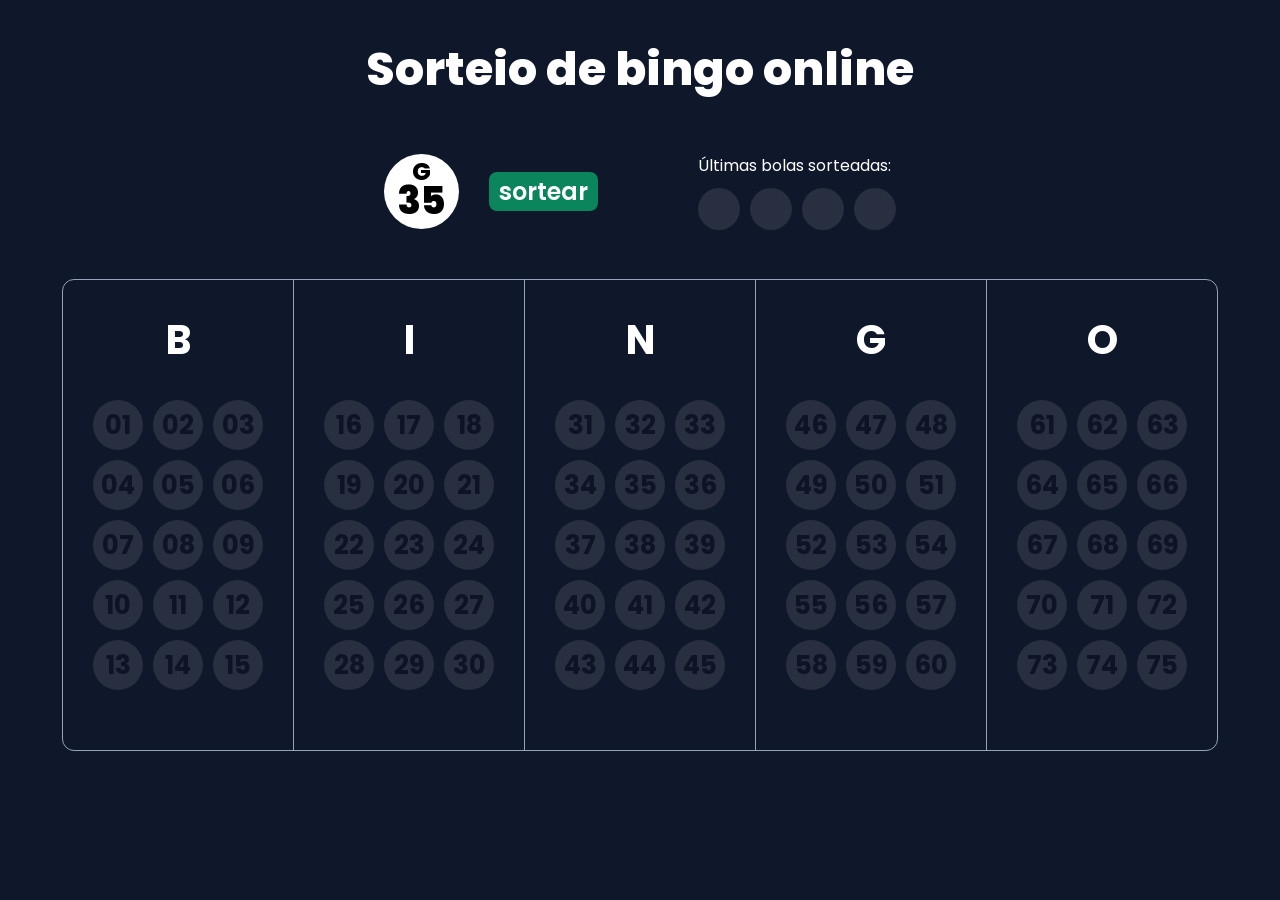
==== index.html @ 07cf32b7 "versão inicial do projeto" ====
<!DOCTYPE html>
<html lang="pt-br">
<head>
    <link rel="preconnect" href="https://fonts.googleapis.com">
    <link rel="preconnect" href="https://fonts.gstatic.com" crossorigin>

    <meta charset="UTF-8">
    <meta name="viewport" content="width=device-width, initial-scale=1.0">
    <title>Bingo online</title>

    <link rel="stylesheet" href="styles/index.css">
    <link href="https://fonts.googleapis.com/css2?family=Poppins:ital,wght@0,100;0,200;0,300;0,400;0,500;0,600;0,700;0,800;0,900;1,100;1,200;1,300;1,400;1,500;1,600;1,700;1,800;1,900&display=swap" rel="stylesheet">
    <script src="script.js" defer></script>
</head>
<body>
    <h1>Sorteio de bingo online</h1>
    <main>
        <section class="draw-section">
            <div class="draw">
                <div class="ball-result-container">
                    <p class="ball-result">
                        <span class="ball-letter">G</span>
                        <span class="ball-number">35</span>
                    </p>
                </div>
                <button id="draw-btn">sortear</button>
            </div>
            <div class="history">
                <p>Últimas bolas sorteadas:</p>
                <ul>
                    <li></li>
                    <li></li>
                    <li></li>
                    <li></li>
                </ul>
            </div>
        </section>

        <section class="drawn-balls-section">

            <article class="ball-group B">
                
                <h2>B</h2>
                
                <ul>
                    <li>01</li>
                    <li>02</li>
                    <li>03</li>
                    <li>04</li>
                    <li>05</li>
                    <li>06</li>
                    <li>07</li>
                    <li>08</li>
                    <li>09</li>
                    <li>10</li>
                    <li>11</li>
                    <li>12</li>
                    <li>13</li>
                    <li>14</li>
                    <li>15</li>
                </ul>
            </article>

            <article class="ball-group I">
                
                <h2>I</h2>
                
                <ul>
                    <li>16</li>
                    <li>17</li>
                    <li>18</li>
                    <li>19</li>
                    <li>20</li>
                    <li>21</li>
                    <li>22</li>
                    <li>23</li>
                    <li>24</li>
                    <li>25</li>
                    <li>26</li>
                    <li>27</li>
                    <li>28</li>
                    <li>29</li>
                    <li>30</li>
                </ul>
            </article>

            <article class="ball-group N">
                
                <h2>N</h2>
                
                <ul>
                    <li>31</li>
                    <li>32</li>
                    <li>33</li>
                    <li>34</li>
                    <li>35</li>
                    <li>36</li>
                    <li>37</li>
                    <li>38</li>
                    <li>39</li>
                    <li>40</li>
                    <li>41</li>
                    <li>42</li>
                    <li>43</li>
                    <li>44</li>
                    <li>45</li>
                </ul>
            </article>

            <article class="ball-group G">
                
                <h2>G</h2>
                
                <ul>
                    <li>46</li>
                    <li>47</li>
                    <li>48</li>
                    <li>49</li>
                    <li>50</li>
                    <li>51</li>
                    <li>52</li>
                    <li>53</li>
                    <li>54</li>
                    <li>55</li>
                    <li>56</li>
                    <li>57</li>
                    <li>58</li>
                    <li>59</li>
                    <li>60</li>
                </ul>
            </article>

            <article class="ball-group O">
                
                <h2>O</h2>
                
                <ul>
                    <li>61</li>
                    <li>62</li>
                    <li>63</li>
                    <li>64</li>
                    <li>65</li>
                    <li>66</li>
                    <li>67</li>
                    <li>68</li>
                    <li>69</li>
                    <li>70</li>
                    <li>71</li>
                    <li>72</li>
                    <li>73</li>
                    <li>74</li>
                    <li>75</li>
                </ul>
            </article>

        </section>
    </main>
</body>
</html>
---- styles/index.css ----
@import url(global.css);
@import url(draw-section.css);
@import url(drawn-balls-section.css);
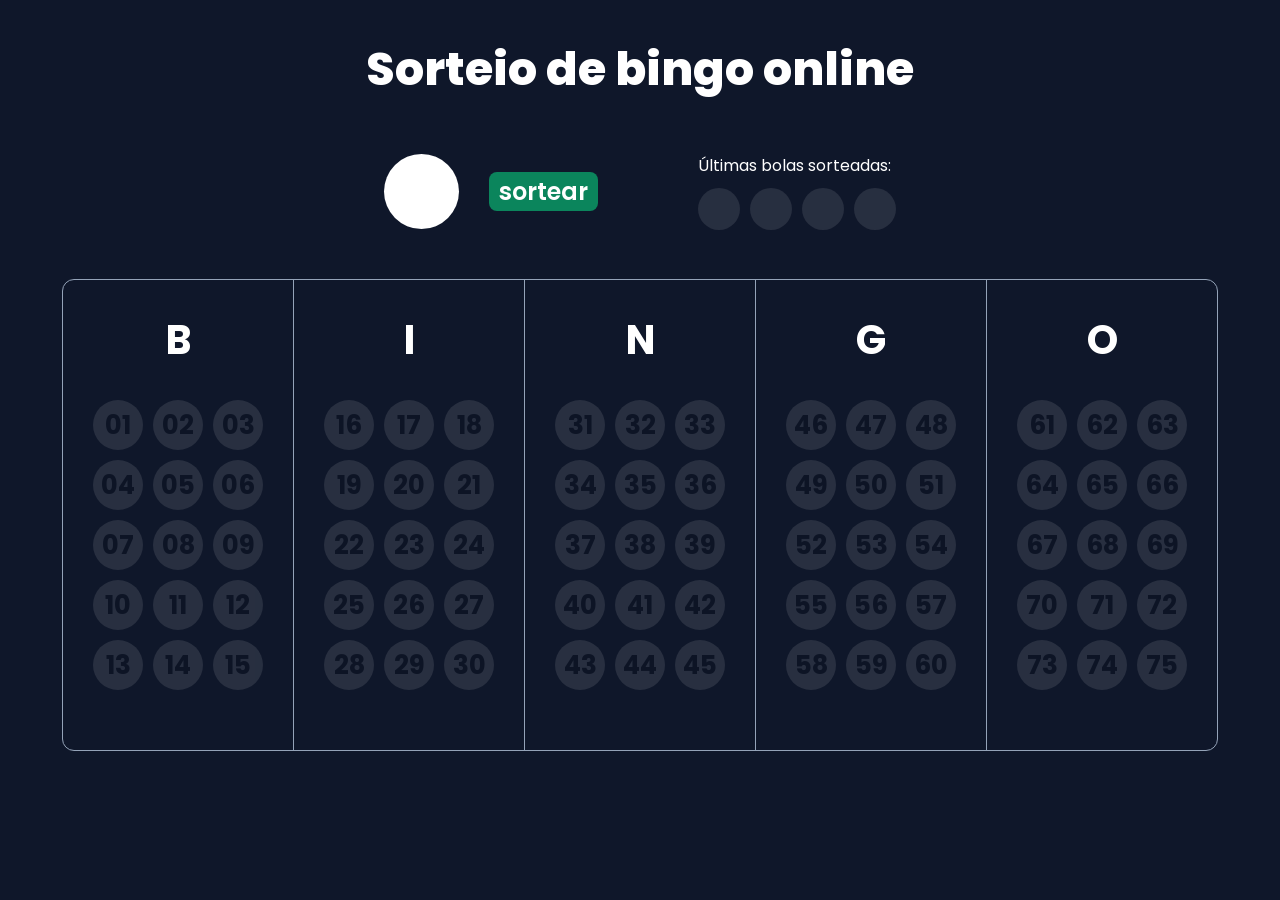
==== commit 89786f26: "correções" ====
--- a/index.html
+++ b/index.html
@@ -19,8 +19,8 @@
             <div class="draw">
                 <div class="ball-result-container">
                     <p class="ball-result">
-                        <span class="ball-letter">G</span>
-                        <span class="ball-number">35</span>
+                        <span class="ball-letter"></span>
+                        <span class="ball-number"></span>
                     </p>
                 </div>
                 <button id="draw-btn">sortear</button>
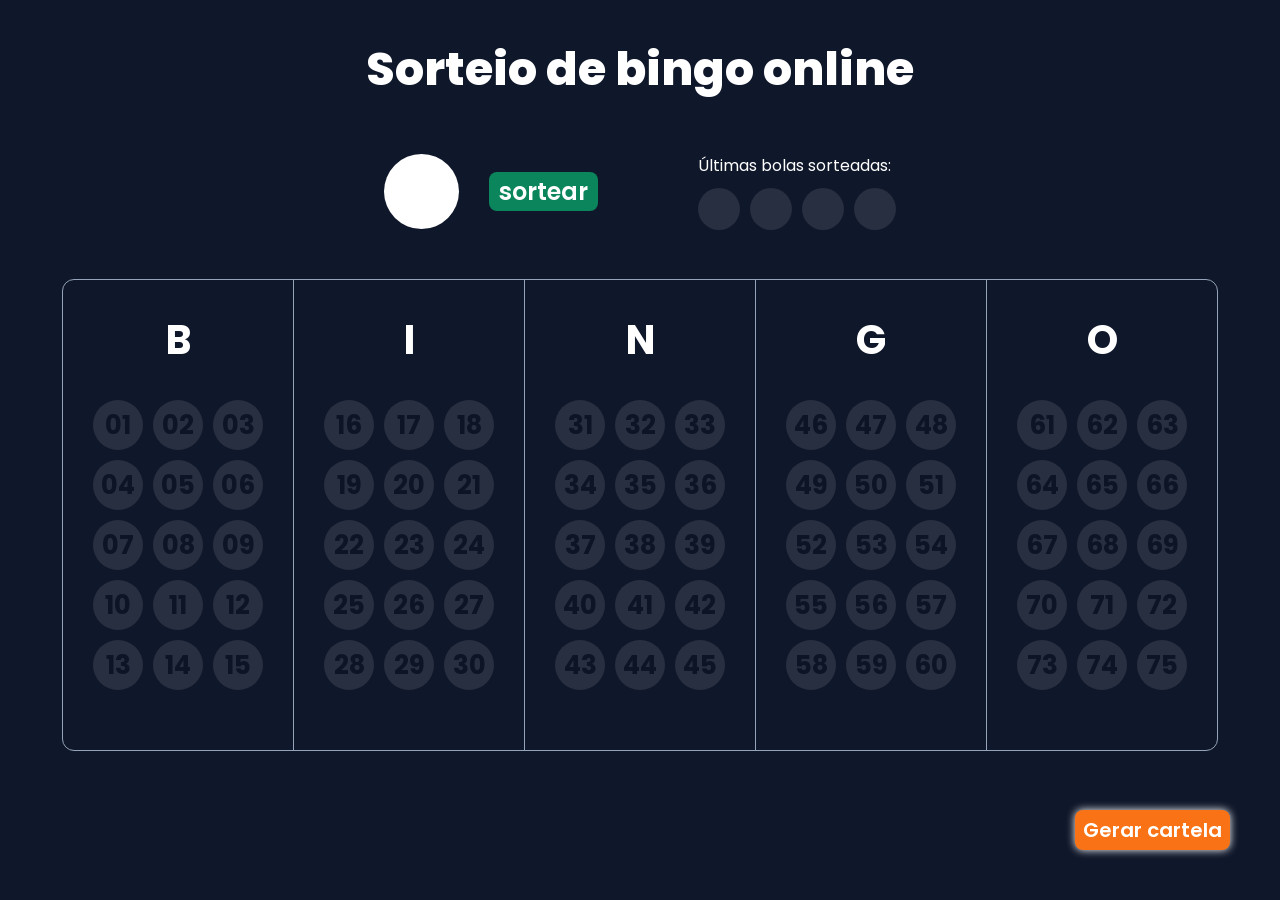
==== commit fa068438: "inserção da cartela" ====
--- a/index.html
+++ b/index.html
@@ -154,6 +154,23 @@
             </article>
 
         </section>
+        
     </main>
+
+    <button class="btn-generate-card">
+        Gerar cartela
+    </button>
+
+    <aside class="confirmation-modal">
+        <p>A cartela será gerada em uma nova janela.</p>
+        <div>
+            <a href="card.html" target="_blank">
+                gerar
+            </a>
+            <button class="close-modal">
+                cancelar
+            </button>
+        </div>
+    </aside>
 </body>
 </html>
--- a/styles/index.css
+++ b/styles/index.css
@@ -1,3 +1,5 @@
 @import url(global.css);
 @import url(draw-section.css);
-@import url(drawn-balls-section.css);+@import url(drawn-balls-section.css);
+@import url(generate-card.css);
+@import url(card.css);
